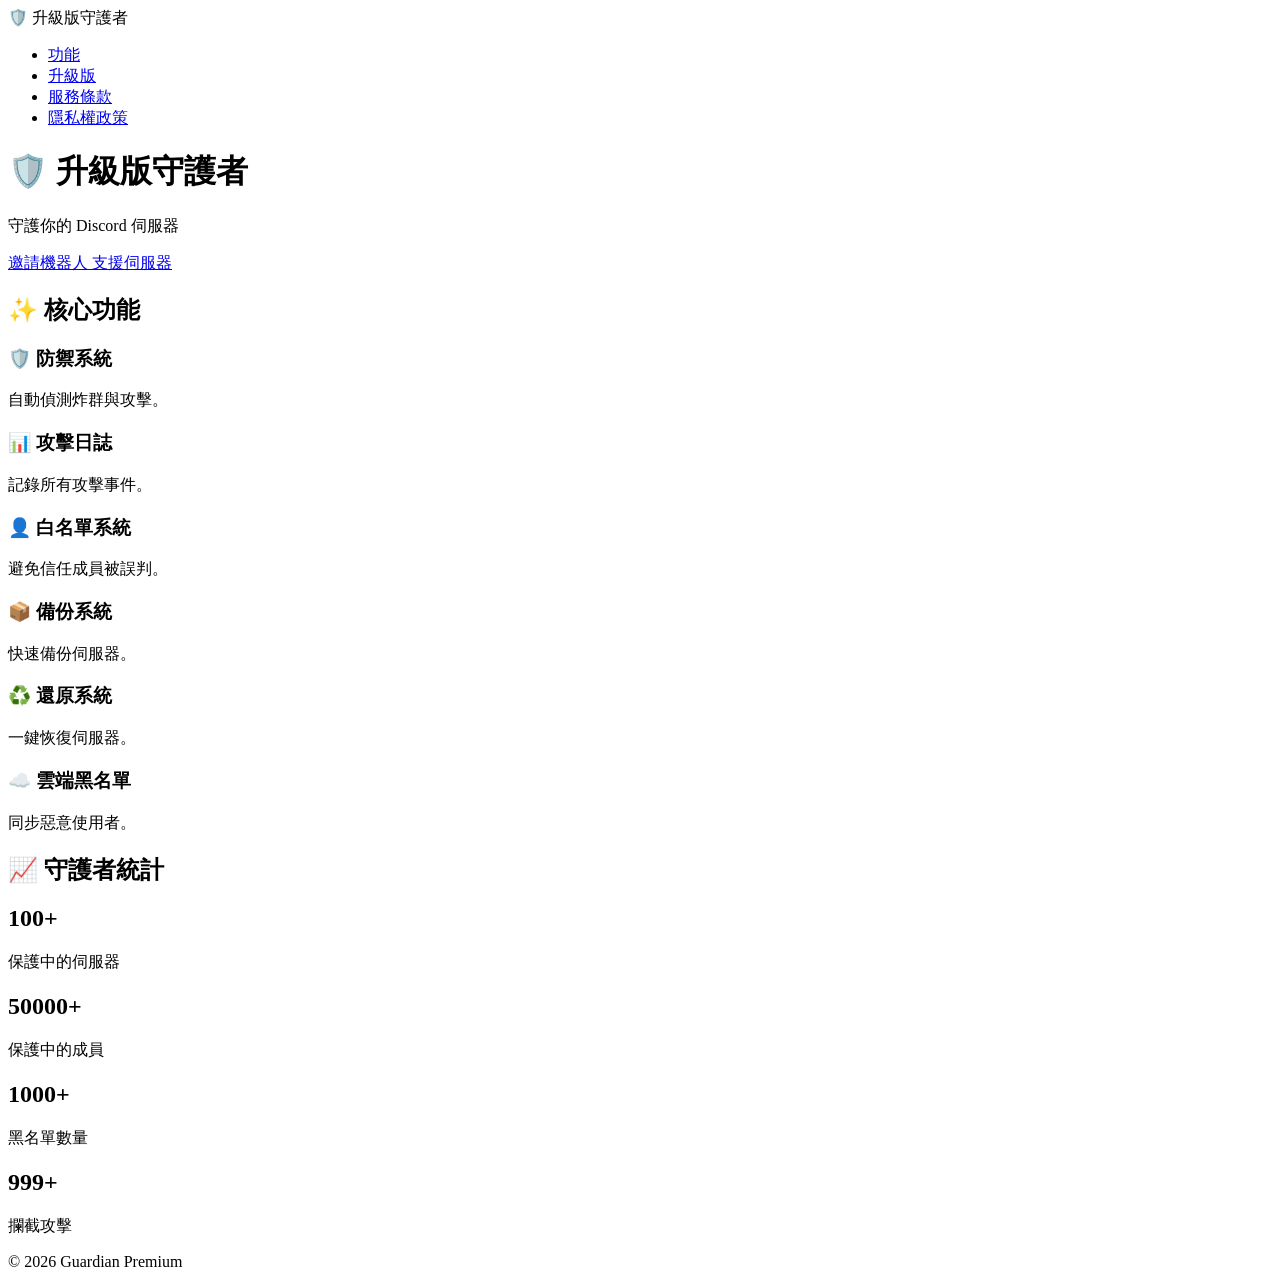
==== index.html @ 395ec094 "Create index.html" ====
<!DOCTYPE html>
<html lang="zh-TW">

<head>
<meta charset="UTF-8">
<meta name="viewport" content="width=device-width, initial-scale=1.0">

<title>升級版守護者</title>

<link rel="stylesheet" href="style.css">
</head>

<body>

<nav>

<div class="logo">
🛡️ 升級版守護者
</div>

<ul>
<li><a href="#features">功能</a></li>
<li><a href="pages/premium.html">升級版</a></li>
<li><a href="pages/terms.html">服務條款</a></li>
<li><a href="pages/privacy.html">隱私權政策</a></li>
</ul>

</nav>

<header>

<h1>🛡️ 升級版守護者</h1>

<p>
守護你的 Discord 伺服器
</p>

<div>

<a class="btn"
href="你的機器人邀請網址">
邀請機器人
</a>

<a class="btn"
href="你的支援群網址">
支援伺服器
</a>

</div>

</header>

<section id="features">

<h2>✨ 核心功能</h2>

<div class="grid">

<div class="card">
<h3>🛡️ 防禦系統</h3>
<p>自動偵測炸群與攻擊。</p>
</div>

<div class="card">
<h3>📊 攻擊日誌</h3>
<p>記錄所有攻擊事件。</p>
</div>

<div class="card">
<h3>👤 白名單系統</h3>
<p>避免信任成員被誤判。</p>
</div>

<div class="card">
<h3>📦 備份系統</h3>
<p>快速備份伺服器。</p>
</div>

<div class="card">
<h3>♻️ 還原系統</h3>
<p>一鍵恢復伺服器。</p>
</div>

<div class="card">
<h3>☁️ 雲端黑名單</h3>
<p>同步惡意使用者。</p>
</div>

</div>

</section>

<section>

<h2>📈 守護者統計</h2>

<div class="stats">

<div class="stat">
<h1>100+</h1>
<p>保護中的伺服器</p>
</div>

<div class="stat">
<h1>50000+</h1>
<p>保護中的成員</p>
</div>

<div class="stat">
<h1>1000+</h1>
<p>黑名單數量</p>
</div>

<div class="stat">
<h1>999+</h1>
<p>攔截攻擊</p>
</div>

</div>

</section>

<footer>

© 2026 Guardian Premium

</footer>

<script src="script.js"></script>

</body>
</html>
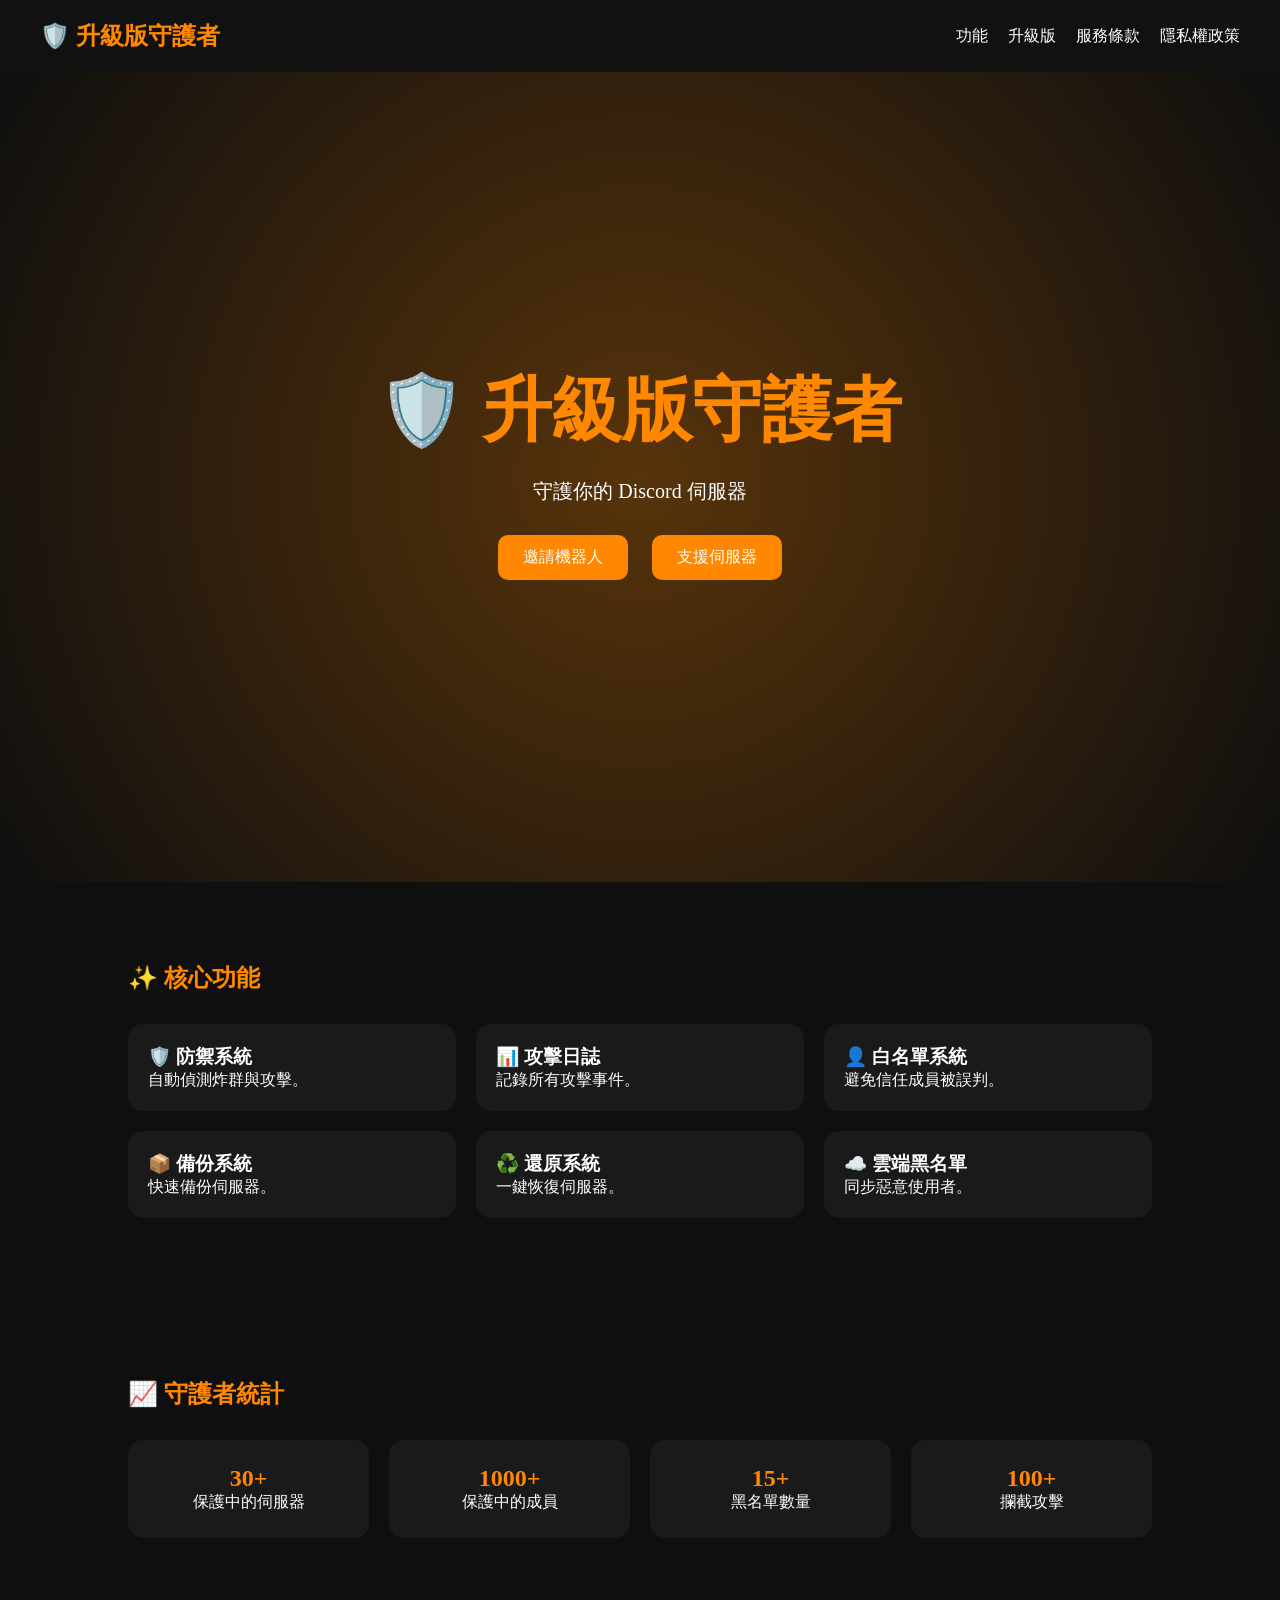
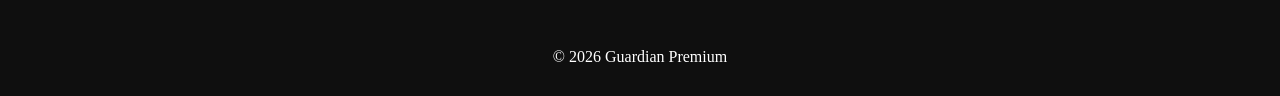
==== commit f9513b95: "Update index.html" ====
--- a/index.html
+++ b/index.html
@@ -38,12 +38,12 @@
 <div>
 
 <a class="btn"
-href="你的機器人邀請網址">
+href="https://discord.com/oauth2/authorize?client_id=1447231029814231173&permissions=8&integration_type=0&scope=bot">
 邀請機器人
 </a>
 
 <a class="btn"
-href="你的支援群網址">
+href="https://discord.gg/nqRwkYBGvP">
 支援伺服器
 </a>
 
@@ -98,22 +98,22 @@
 <div class="stats">
 
 <div class="stat">
-<h1>100+</h1>
+<h1>30+</h1>
 <p>保護中的伺服器</p>
 </div>
 
 <div class="stat">
-<h1>50000+</h1>
+<h1>1000+</h1>
 <p>保護中的成員</p>
 </div>
 
 <div class="stat">
-<h1>1000+</h1>
+<h1>15+</h1>
 <p>黑名單數量</p>
 </div>
 
 <div class="stat">
-<h1>999+</h1>
+<h1>100+</h1>
 <p>攔截攻擊</p>
 </div>
 
--- a/style.css
+++ b/style.css
@@ -0,0 +1,134 @@
+*{
+margin:0;
+padding:0;
+box-sizing:border-box;
+font-family:"Microsoft JhengHei";
+}
+
+body{
+background:#0f0f0f;
+color:white;
+}
+
+nav{
+display:flex;
+justify-content:space-between;
+align-items:center;
+padding:20px 40px;
+background:#111;
+}
+
+.logo{
+font-size:24px;
+font-weight:bold;
+color:#ff8800;
+}
+
+nav ul{
+display:flex;
+gap:20px;
+list-style:none;
+}
+
+nav a{
+color:white;
+text-decoration:none;
+}
+
+header{
+height:90vh;
+
+display:flex;
+flex-direction:column;
+justify-content:center;
+align-items:center;
+
+text-align:center;
+
+background:
+radial-gradient(
+circle,
+rgba(255,136,0,.3),
+#0f0f0f
+);
+}
+
+header h1{
+font-size:70px;
+color:#ff8800;
+}
+
+header p{
+margin:20px;
+font-size:20px;
+}
+
+.btn{
+display:inline-block;
+
+padding:12px 25px;
+
+margin:10px;
+
+background:#ff8800;
+
+border-radius:10px;
+
+text-decoration:none;
+
+color:white;
+}
+
+section{
+padding:80px 10%;
+}
+
+h2{
+margin-bottom:30px;
+color:#ff8800;
+}
+
+.grid{
+display:grid;
+
+grid-template-columns:
+repeat(auto-fit,minmax(250px,1fr));
+
+gap:20px;
+}
+
+.card{
+background:#1a1a1a;
+
+padding:20px;
+
+border-radius:15px;
+}
+
+.stats{
+display:grid;
+
+grid-template-columns:
+repeat(auto-fit,minmax(200px,1fr));
+
+gap:20px;
+}
+
+.stat{
+background:#1a1a1a;
+
+padding:25px;
+
+border-radius:15px;
+
+text-align:center;
+}
+
+.stat h1{
+color:#ff8800;
+}
+
+footer{
+padding:30px;
+text-align:center;
+}
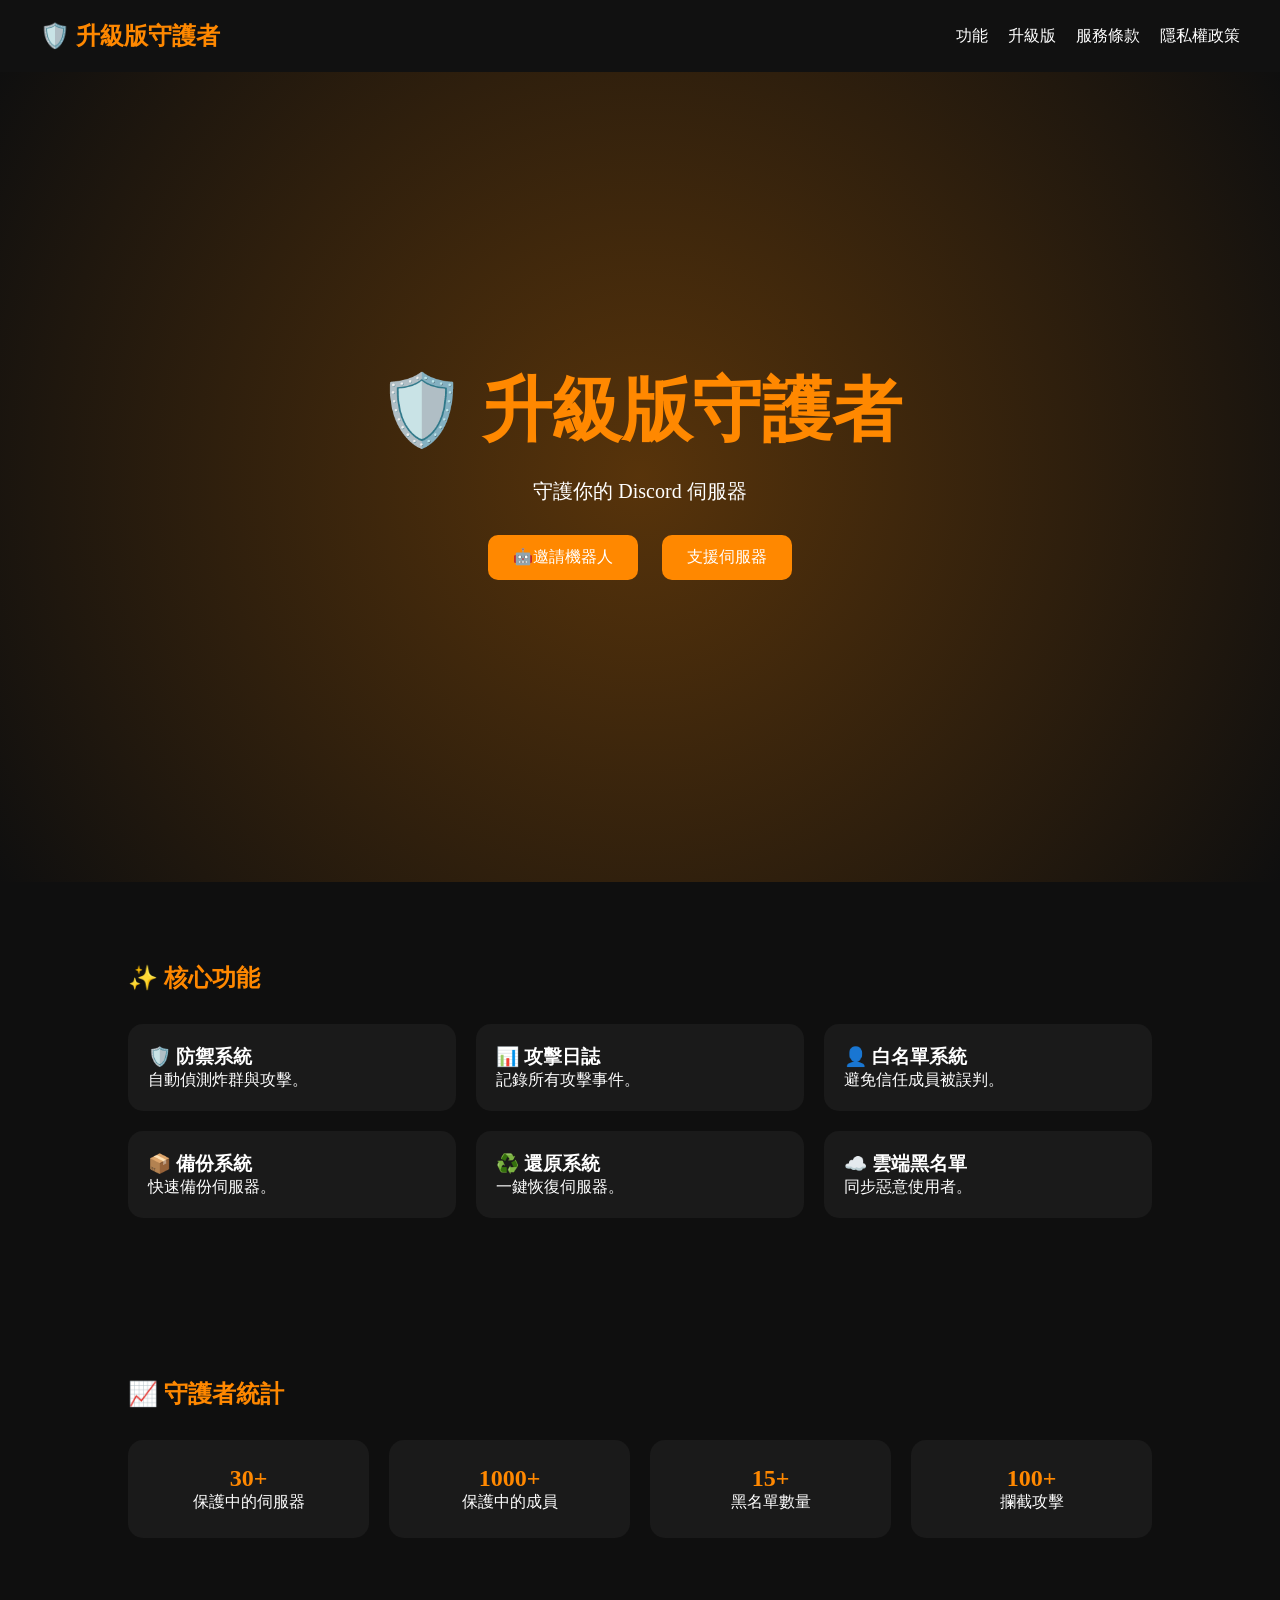
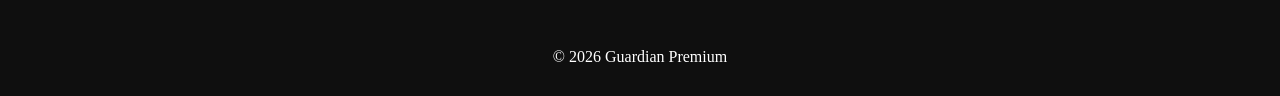
==== commit 60e64c34: "Update index.html" ====
--- a/index.html
+++ b/index.html
@@ -39,7 +39,7 @@
 
 <a class="btn"
 href="https://discord.com/oauth2/authorize?client_id=1447231029814231173&permissions=8&integration_type=0&scope=bot">
-邀請機器人
+🤖邀請機器人
 </a>
 
 <a class="btn"
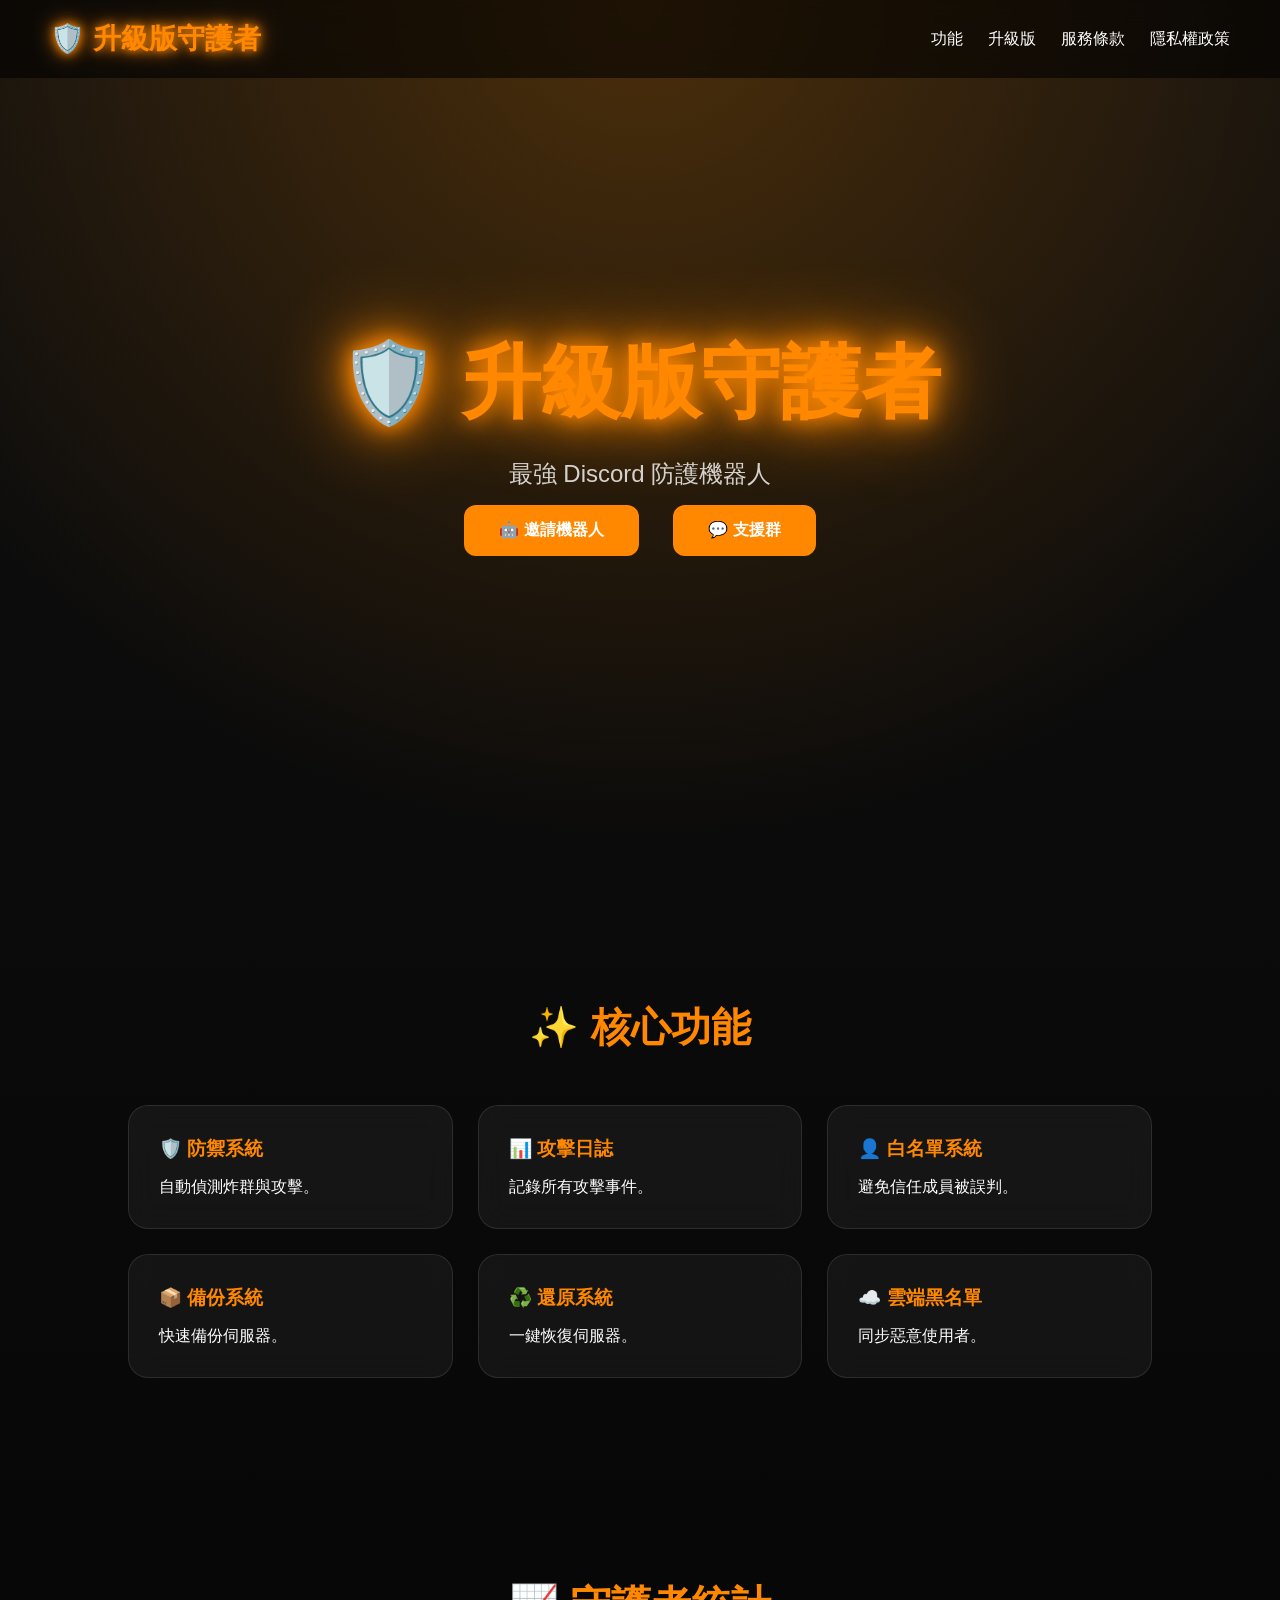
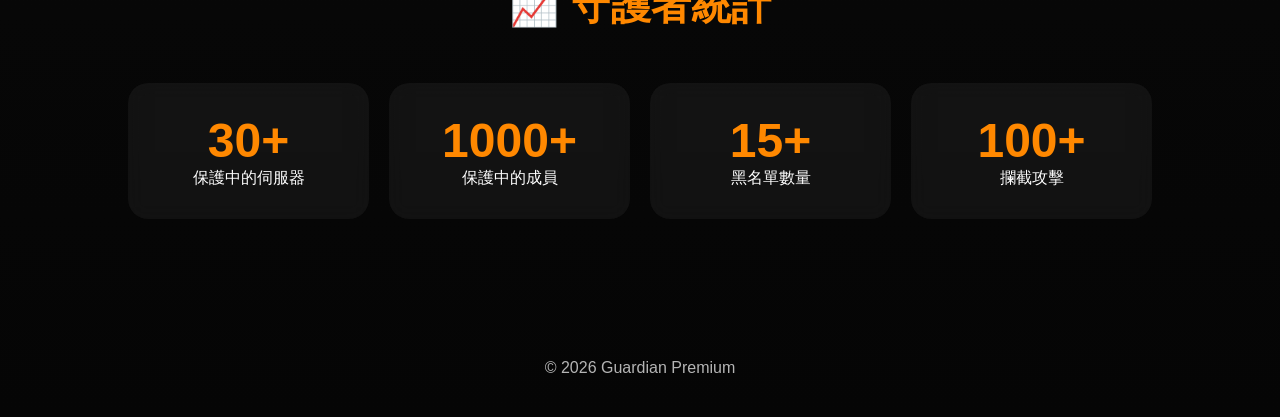
==== commit d7d346fd: "Update Chinese text for clarity and style" ====
--- a/index.html
+++ b/index.html
@@ -32,19 +32,19 @@
 <h1>🛡️ 升級版守護者</h1>
 
 <p>
-守護你的 Discord 伺服器
+最強 Discord 防護機器人
 </p>
 
 <div>
 
 <a class="btn"
 href="https://discord.com/oauth2/authorize?client_id=1447231029814231173&permissions=8&integration_type=0&scope=bot">
-🤖邀請機器人
+🤖 邀請機器人
 </a>
 
 <a class="btn"
 href="https://discord.gg/nqRwkYBGvP">
-支援伺服器
+💬 支援群
 </a>
 
 </div>
--- a/style.css
+++ b/style.css
@@ -2,41 +2,91 @@
 margin:0;
 padding:0;
 box-sizing:border-box;
-font-family:"Microsoft JhengHei";
+font-family:“Microsoft JhengHei”,sans-serif;
 }
 
 body{
-background:#0f0f0f;
+
+background:
+radial-gradient(circle at top,
+rgba(255,140,0,.25),
+transparent 40%),
+
+linear-gradient(
+180deg,
+#0f0f0f,
+#050505
+);
+
 color:white;
-}
+
+overflow-x:hidden;
+}
+
+/* =========================
+NAVBAR
+========================= */
 
 nav{
+
+position:fixed;
+
+top:0;
+width:100%;
+
 display:flex;
 justify-content:space-between;
 align-items:center;
-padding:20px 40px;
-background:#111;
+
+padding:20px 50px;
+
+background:rgba(0,0,0,.6);
+
+backdrop-filter:blur(12px);
+
+z-index:999;
 }
 
 .logo{
-font-size:24px;
+
+font-size:28px;
 font-weight:bold;
-color:#ff8800;
+
+color:#ff8800;
+
+text-shadow:
+0 0 10px #ff8800,
+0 0 20px #ff8800;
 }
 
 nav ul{
+
 display:flex;
-gap:20px;
+gap:25px;
+
 list-style:none;
 }
 
 nav a{
+
 color:white;
 text-decoration:none;
-}
+
+transition:.3s;
+}
+
+nav a:hover{
+
+color:#ff8800;
+}
+
+/* =========================
+HERO
+========================= */
 
 header{
-height:90vh;
+
+height:100vh;
 
 display:flex;
 flex-direction:column;
@@ -44,91 +94,173 @@
 align-items:center;
 
 text-align:center;
+}
+
+header h1{
+
+font-size:80px;
+
+color:#ff8800;
+
+text-shadow:
+0 0 20px #ff8800,
+0 0 40px #ff8800,
+0 0 80px #ff8800;
+}
+
+header p{
+
+font-size:24px;
+
+margin-top:20px;
+
+opacity:.8;
+}
+
+/* =========================
+BUTTON
+========================= */
+
+.btn{
+
+display:inline-block;
+
+margin:15px;
+padding:15px 35px;
+
+border-radius:12px;
+
+background:#ff8800;
+
+color:white;
+
+font-weight:bold;
+
+text-decoration:none;
+
+transition:.3s;
+}
+
+.btn:hover{
+
+transform:translateY(-5px);
+
+box-shadow:
+0 0 20px #ff8800,
+0 0 40px #ff8800;
+}
+
+/* =========================
+SECTION
+========================= */
+
+section{
+
+padding:100px 10%;
+}
+
+h2{
+
+font-size:40px;
+
+text-align:center;
+
+margin-bottom:50px;
+
+color:#ff8800;
+}
+
+/* =========================
+CARDS
+========================= */
+
+.grid{
+
+display:grid;
+
+grid-template-columns:
+repeat(auto-fit,minmax(280px,1fr));
+
+gap:25px;
+}
+
+.card{
 
 background:
-radial-gradient(
-circle,
-rgba(255,136,0,.3),
-#0f0f0f
-);
-}
-
-header h1{
-font-size:70px;
-color:#ff8800;
-}
-
-header p{
-margin:20px;
-font-size:20px;
-}
-
-.btn{
-display:inline-block;
-
-padding:12px 25px;
-
-margin:10px;
-
-background:#ff8800;
-
-border-radius:10px;
-
-text-decoration:none;
-
-color:white;
-}
-
-section{
-padding:80px 10%;
-}
-
-h2{
-margin-bottom:30px;
-color:#ff8800;
-}
-
-.grid{
+rgba(255,255,255,.05);
+
+border:
+1px solid rgba(255,255,255,.1);
+
+backdrop-filter:blur(15px);
+
+border-radius:20px;
+
+padding:30px;
+
+transition:.3s;
+}
+
+.card:hover{
+
+transform:
+translateY(-8px);
+
+box-shadow:
+0 0 20px rgba(255,140,0,.4);
+}
+
+.card h3{
+
+color:#ff8800;
+
+margin-bottom:15px;
+}
+
+/* =========================
+STATS
+========================= */
+
+.stats{
+
 display:grid;
 
 grid-template-columns:
-repeat(auto-fit,minmax(250px,1fr));
+repeat(auto-fit,minmax(220px,1fr));
 
 gap:20px;
 }
 
-.card{
-background:#1a1a1a;
-
-padding:20px;
-
-border-radius:15px;
-}
-
-.stats{
-display:grid;
-
-grid-template-columns:
-repeat(auto-fit,minmax(200px,1fr));
-
-gap:20px;
-}
-
 .stat{
-background:#1a1a1a;
-
-padding:25px;
-
-border-radius:15px;
-
-text-align:center;
+
+background:
+rgba(255,255,255,.05);
+
+padding:30px;
+
+border-radius:20px;
+
+text-align:center;
+
+backdrop-filter:blur(10px);
 }
 
 .stat h1{
-color:#ff8800;
-}
+
+font-size:48px;
+
+color:#ff8800;
+}
+
+/* =========================
+FOOTER
+========================= */
 
 footer{
-padding:30px;
-text-align:center;
-}
+
+padding:40px;
+
+text-align:center;
+
+opacity:.7;
+}
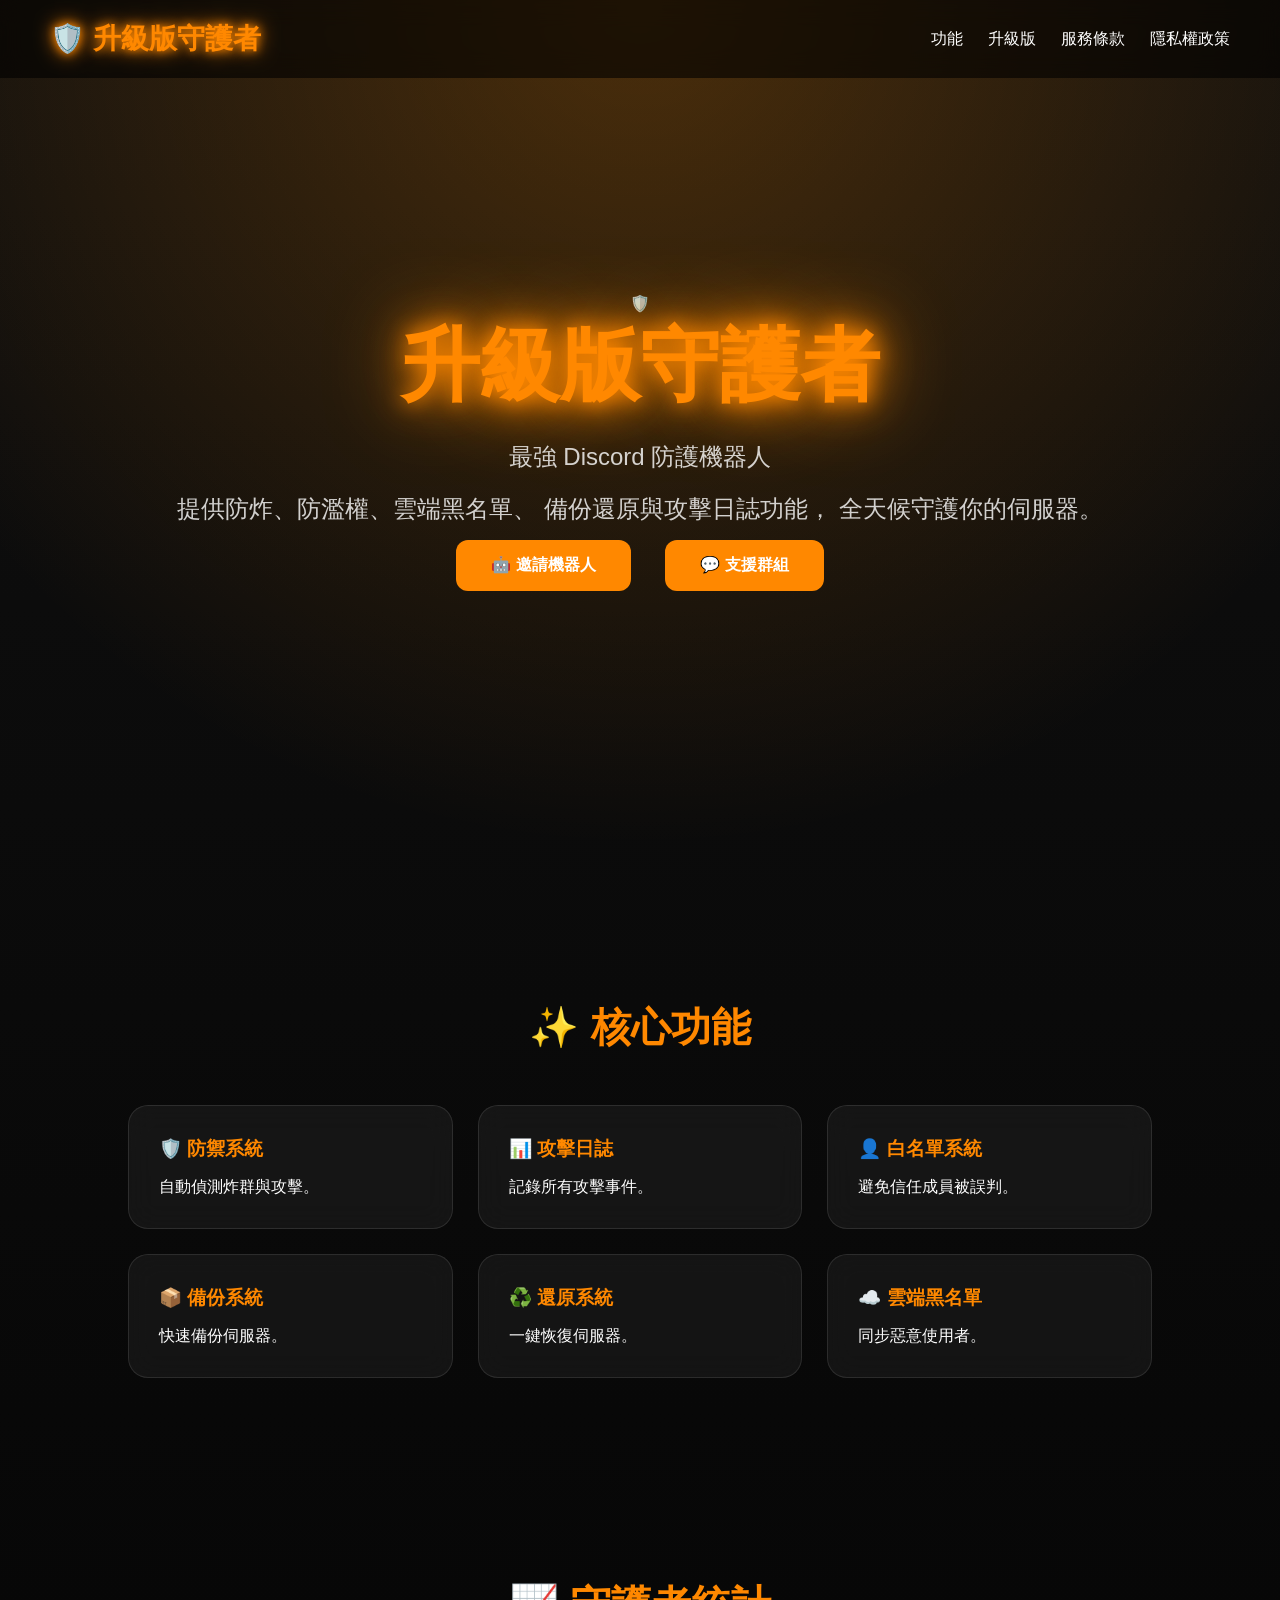
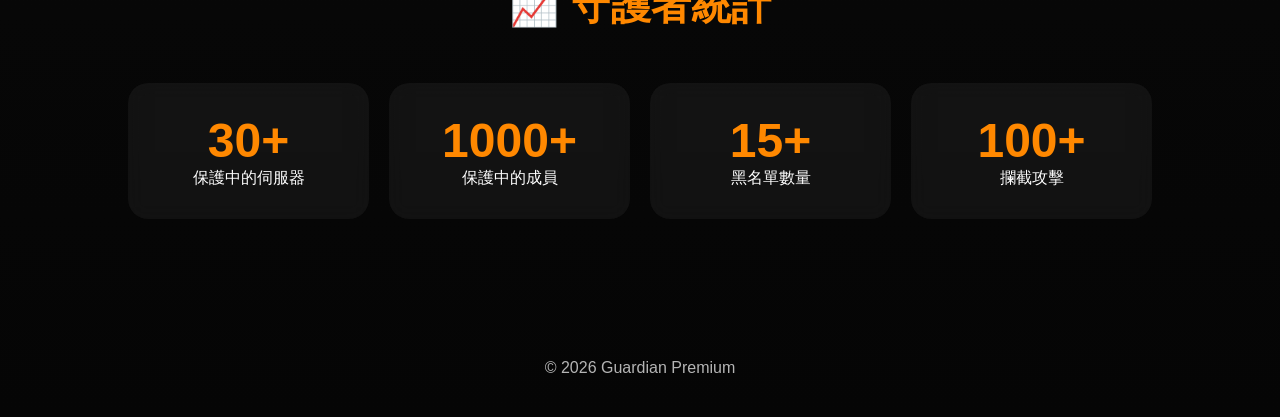
==== commit 3dae4e94: "Update index.html" ====
--- a/index.html
+++ b/index.html
@@ -12,6 +12,9 @@
 
 <body>
 
+<div class="blur blur1"></div>
+<div class="blur blur2"></div>
+  
 <nav>
 
 <div class="logo">
@@ -29,22 +32,34 @@
 
 <header>
 
-<h1>🛡️ 升級版守護者</h1>
+<div class="hero-icon">
+🛡️
+</div>
 
-<p>
+<h1>升級版守護者</h1>
+
+<p class="subtitle">
 最強 Discord 防護機器人
 </p>
 
-<div>
+<p class="desc">
+提供防炸、防濫權、雲端黑名單、
+備份還原與攻擊日誌功能，
+全天候守護你的伺服器。
+</p>
 
-<a class="btn"
-href="https://discord.com/oauth2/authorize?client_id=1447231029814231173&permissions=8&integration_type=0&scope=bot">
+<div class="hero-buttons">
+
+<a class="btn primary"
+href="https://discord.com/oauth2/authorize?client_id=1447231029814231173&permissions=8&scope=bot%20applications.commands"
+target="_blank">
 🤖 邀請機器人
 </a>
 
-<a class="btn"
-href="https://discord.gg/nqRwkYBGvP">
-💬 支援群
+<a class="btn secondary"
+href="https://discord.gg/nqRwkYBGvP"
+target="_blank">
+💬 支援群組
 </a>
 
 </div>
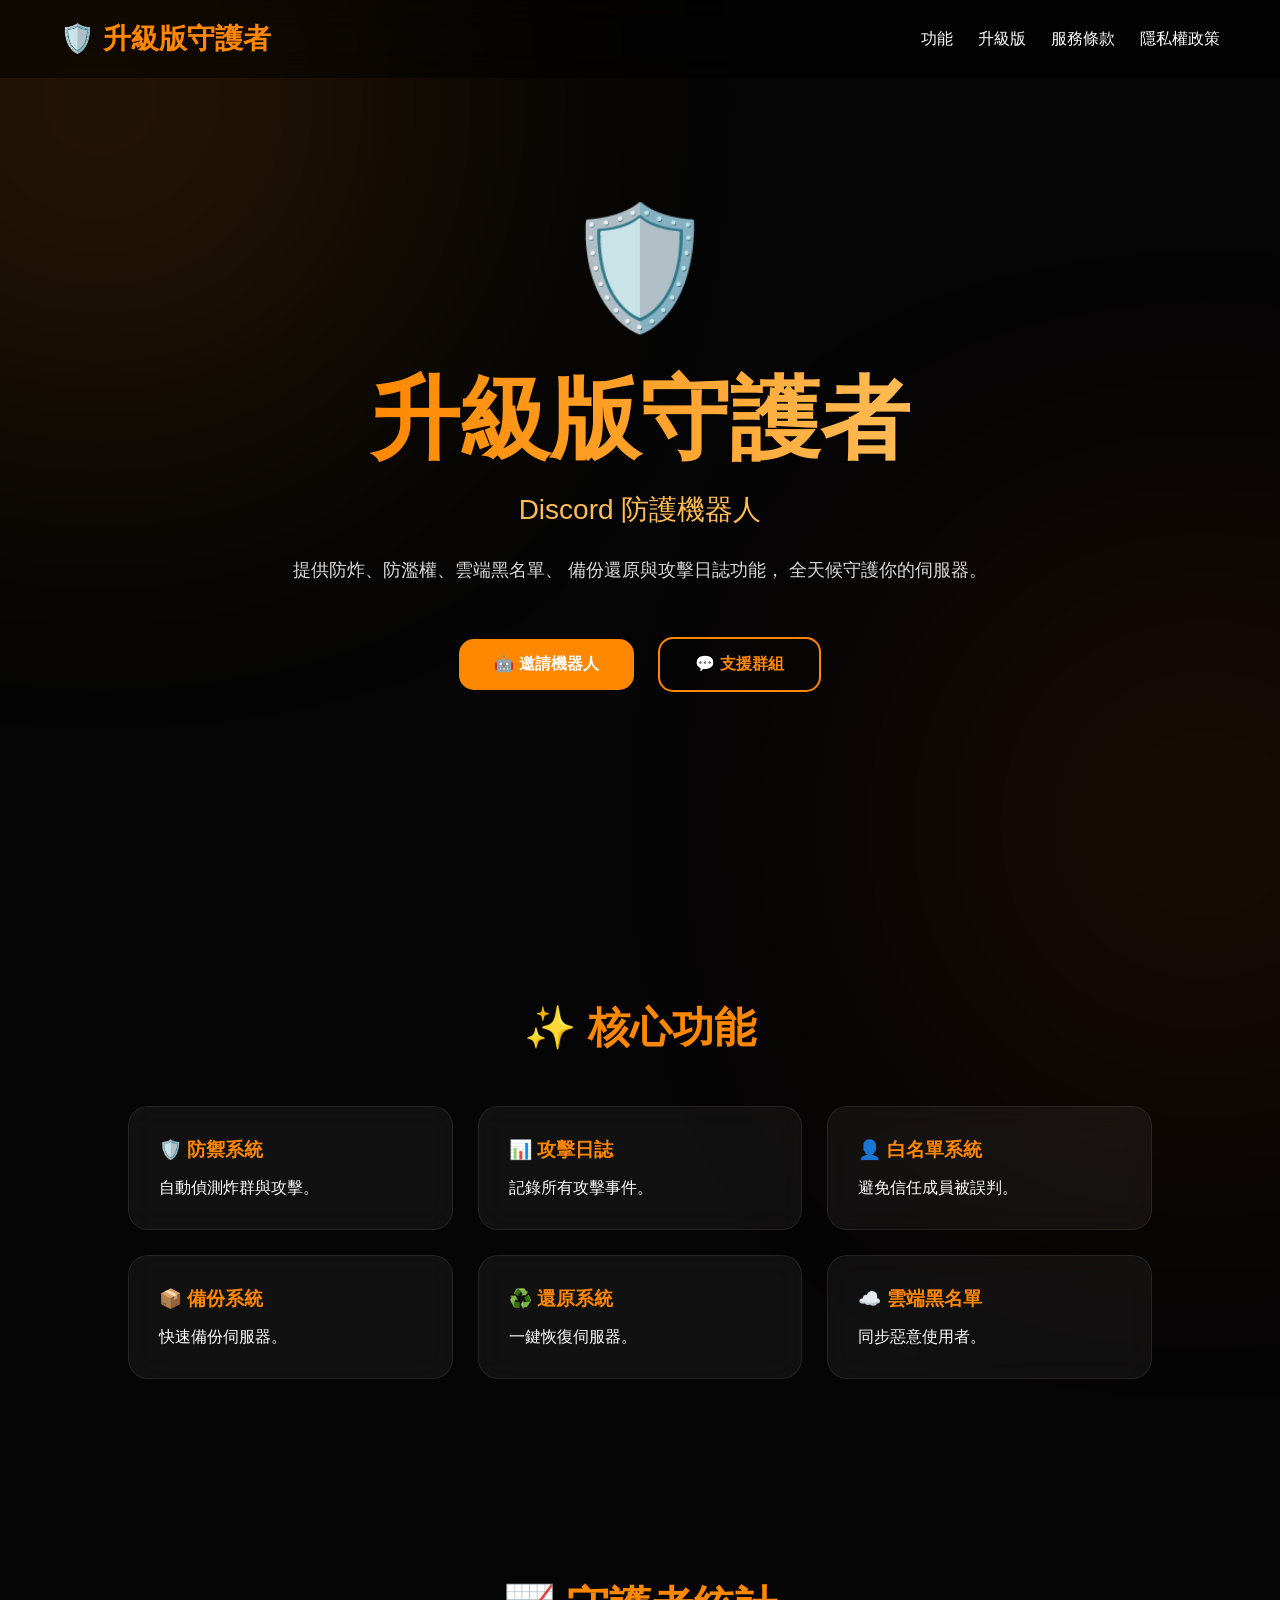
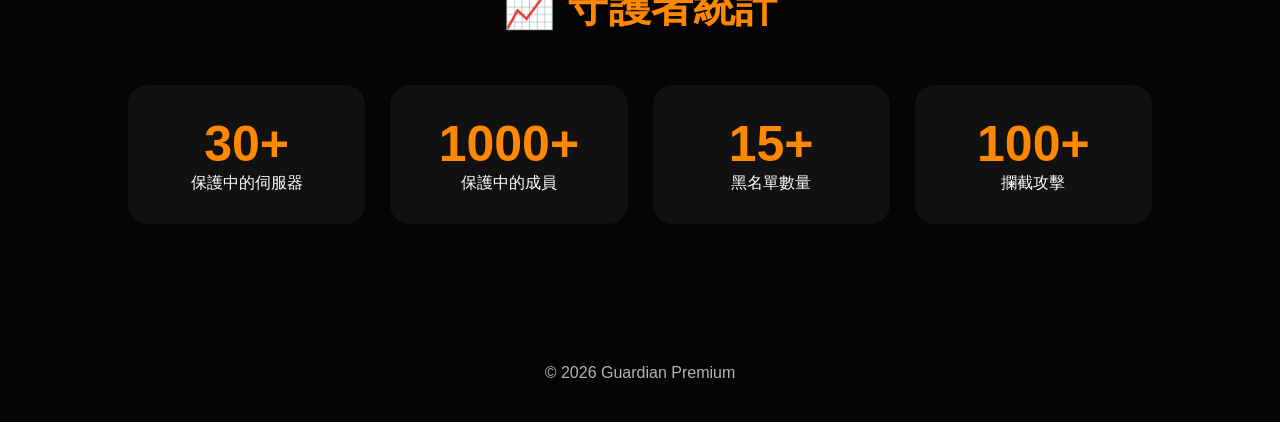
==== commit 2901658b: "Update index.html" ====
--- a/index.html
+++ b/index.html
@@ -39,7 +39,7 @@
 <h1>升級版守護者</h1>
 
 <p class="subtitle">
-最強 Discord 防護機器人
+ Discord 防護機器人
 </p>
 
 <p class="desc">
--- a/style.css
+++ b/style.css
@@ -2,91 +2,88 @@
 margin:0;
 padding:0;
 box-sizing:border-box;
-font-family:“Microsoft JhengHei”,sans-serif;
+font-family:‘Segoe UI’,‘Microsoft JhengHei’,sans-serif;
 }
 
 body{
-
-background:
-radial-gradient(circle at top,
-rgba(255,140,0,.25),
-transparent 40%),
-
-linear-gradient(
-180deg,
-#0f0f0f,
-#050505
-);
-
-color:white;
-
+background:#050505;
+color:white;
 overflow-x:hidden;
 }
 
-/* =========================
-NAVBAR
-========================= */
+/* 光暈 */
+
+.blur{
+position:fixed;
+border-radius:50%;
+filter:blur(180px);
+pointer-events:none;
+z-index:-1;
+}
+
+.blur1{
+width:500px;
+height:500px;
+background:#ff8800;
+top:-150px;
+left:-150px;
+opacity:.25;
+}
+
+.blur2{
+width:450px;
+height:450px;
+background:#ff5500;
+bottom:-150px;
+right:-150px;
+opacity:.18;
+}
+
+/* NAV */
 
 nav{
-
 position:fixed;
-
 top:0;
+left:0;
 width:100%;
+padding:20px 60px;
 
 display:flex;
 justify-content:space-between;
 align-items:center;
 
-padding:20px 50px;
-
-background:rgba(0,0,0,.6);
-
-backdrop-filter:blur(12px);
+background:rgba(0,0,0,.5);
+backdrop-filter:blur(15px);
 
 z-index:999;
 }
 
 .logo{
-
 font-size:28px;
-font-weight:bold;
-
-color:#ff8800;
-
-text-shadow:
-0 0 10px #ff8800,
-0 0 20px #ff8800;
+font-weight:700;
+color:#ff8800;
 }
 
 nav ul{
-
 display:flex;
+list-style:none;
 gap:25px;
-
-list-style:none;
 }
 
 nav a{
-
-color:white;
 text-decoration:none;
-
+color:white;
 transition:.3s;
 }
 
 nav a:hover{
-
-color:#ff8800;
-}
-
-/* =========================
-HERO
-========================= */
+color:#ff8800;
+}
+
+/* HERO */
 
 header{
-
-height:100vh;
+min-height:100vh;
 
 display:flex;
 flex-direction:column;
@@ -94,90 +91,99 @@
 align-items:center;
 
 text-align:center;
+
+padding:0 20px;
+}
+
+.hero-icon{
+font-size:120px;
+margin-bottom:20px;
+
+animation:float 3s ease-in-out infinite;
 }
 
 header h1{
-
-font-size:80px;
-
-color:#ff8800;
-
-text-shadow:
-0 0 20px #ff8800,
-0 0 40px #ff8800,
-0 0 80px #ff8800;
-}
-
-header p{
-
-font-size:24px;
-
-margin-top:20px;
-
-opacity:.8;
-}
-
-/* =========================
-BUTTON
-========================= */
+font-size:90px;
+font-weight:800;
+
+background:
+linear-gradient(
+90deg,
+#ff8800,
+#ffbb55
+);
+
+-webkit-background-clip:text;
+-webkit-text-fill-color:transparent;
+}
+
+.subtitle{
+font-size:28px;
+margin-top:10px;
+color:#ffbb55;
+}
+
+.desc{
+max-width:700px;
+margin-top:25px;
+line-height:1.8;
+opacity:.85;
+font-size:18px;
+}
+
+.hero-buttons{
+margin-top:40px;
+}
+
+/* BUTTON */
 
 .btn{
-
 display:inline-block;
-
-margin:15px;
 padding:15px 35px;
-
-border-radius:12px;
-
+border-radius:15px;
+text-decoration:none;
+font-weight:bold;
+margin:10px;
+transition:.3s;
+}
+
+.primary{
 background:#ff8800;
-
-color:white;
-
-font-weight:bold;
-
-text-decoration:none;
-
-transition:.3s;
-}
-
-.btn:hover{
-
+color:white;
+}
+
+.primary:hover{
 transform:translateY(-5px);
-
-box-shadow:
-0 0 20px #ff8800,
-0 0 40px #ff8800;
-}
-
-/* =========================
-SECTION
-========================= */
+box-shadow:0 0 30px #ff8800;
+}
+
+.secondary{
+border:2px solid #ff8800;
+color:#ff8800;
+}
+
+.secondary:hover{
+background:#ff8800;
+color:white;
+}
+
+/* SECTION */
 
 section{
-
 padding:100px 10%;
 }
 
 h2{
-
-font-size:40px;
-
-text-align:center;
-
+text-align:center;
 margin-bottom:50px;
-
-color:#ff8800;
-}
-
-/* =========================
-CARDS
-========================= */
+font-size:42px;
+color:#ff8800;
+}
+
+/* 功能卡 */
 
 .grid{
-
 display:grid;
-
 grid-template-columns:
 repeat(auto-fit,minmax(280px,1fr));
 
@@ -185,54 +191,43 @@
 }
 
 .card{
-
 background:
 rgba(255,255,255,.05);
 
 border:
-1px solid rgba(255,255,255,.1);
+1px solid rgba(255,255,255,.08);
+
+padding:30px;
+
+border-radius:20px;
 
 backdrop-filter:blur(15px);
 
-border-radius:20px;
-
-padding:30px;
-
 transition:.3s;
 }
 
 .card:hover{
-
-transform:
-translateY(-8px);
-
+transform:translateY(-10px);
 box-shadow:
-0 0 20px rgba(255,140,0,.4);
+0 0 30px rgba(255,136,0,.25);
 }
 
 .card h3{
-
-color:#ff8800;
-
+color:#ff8800;
 margin-bottom:15px;
 }
 
-/* =========================
-STATS
-========================= */
+/* 統計 */
 
 .stats{
-
 display:grid;
-
 grid-template-columns:
 repeat(auto-fit,minmax(220px,1fr));
 
-gap:20px;
+gap:25px;
 }
 
 .stat{
-
 background:
 rgba(255,255,255,.05);
 
@@ -241,26 +236,35 @@
 border-radius:20px;
 
 text-align:center;
-
-backdrop-filter:blur(10px);
 }
 
 .stat h1{
-
-font-size:48px;
-
-color:#ff8800;
-}
-
-/* =========================
-FOOTER
-========================= */
+font-size:50px;
+color:#ff8800;
+}
+
+/* FOOTER */
 
 footer{
-
 padding:40px;
-
-text-align:center;
-
+text-align:center;
 opacity:.7;
 }
+
+/* 動畫 */
+
+@keyframes float{
+
+0%{
+transform:translateY(0);
+}
+
+50%{
+transform:translateY(-15px);
+}
+
+100%{
+transform:translateY(0);
+}
+
+}
